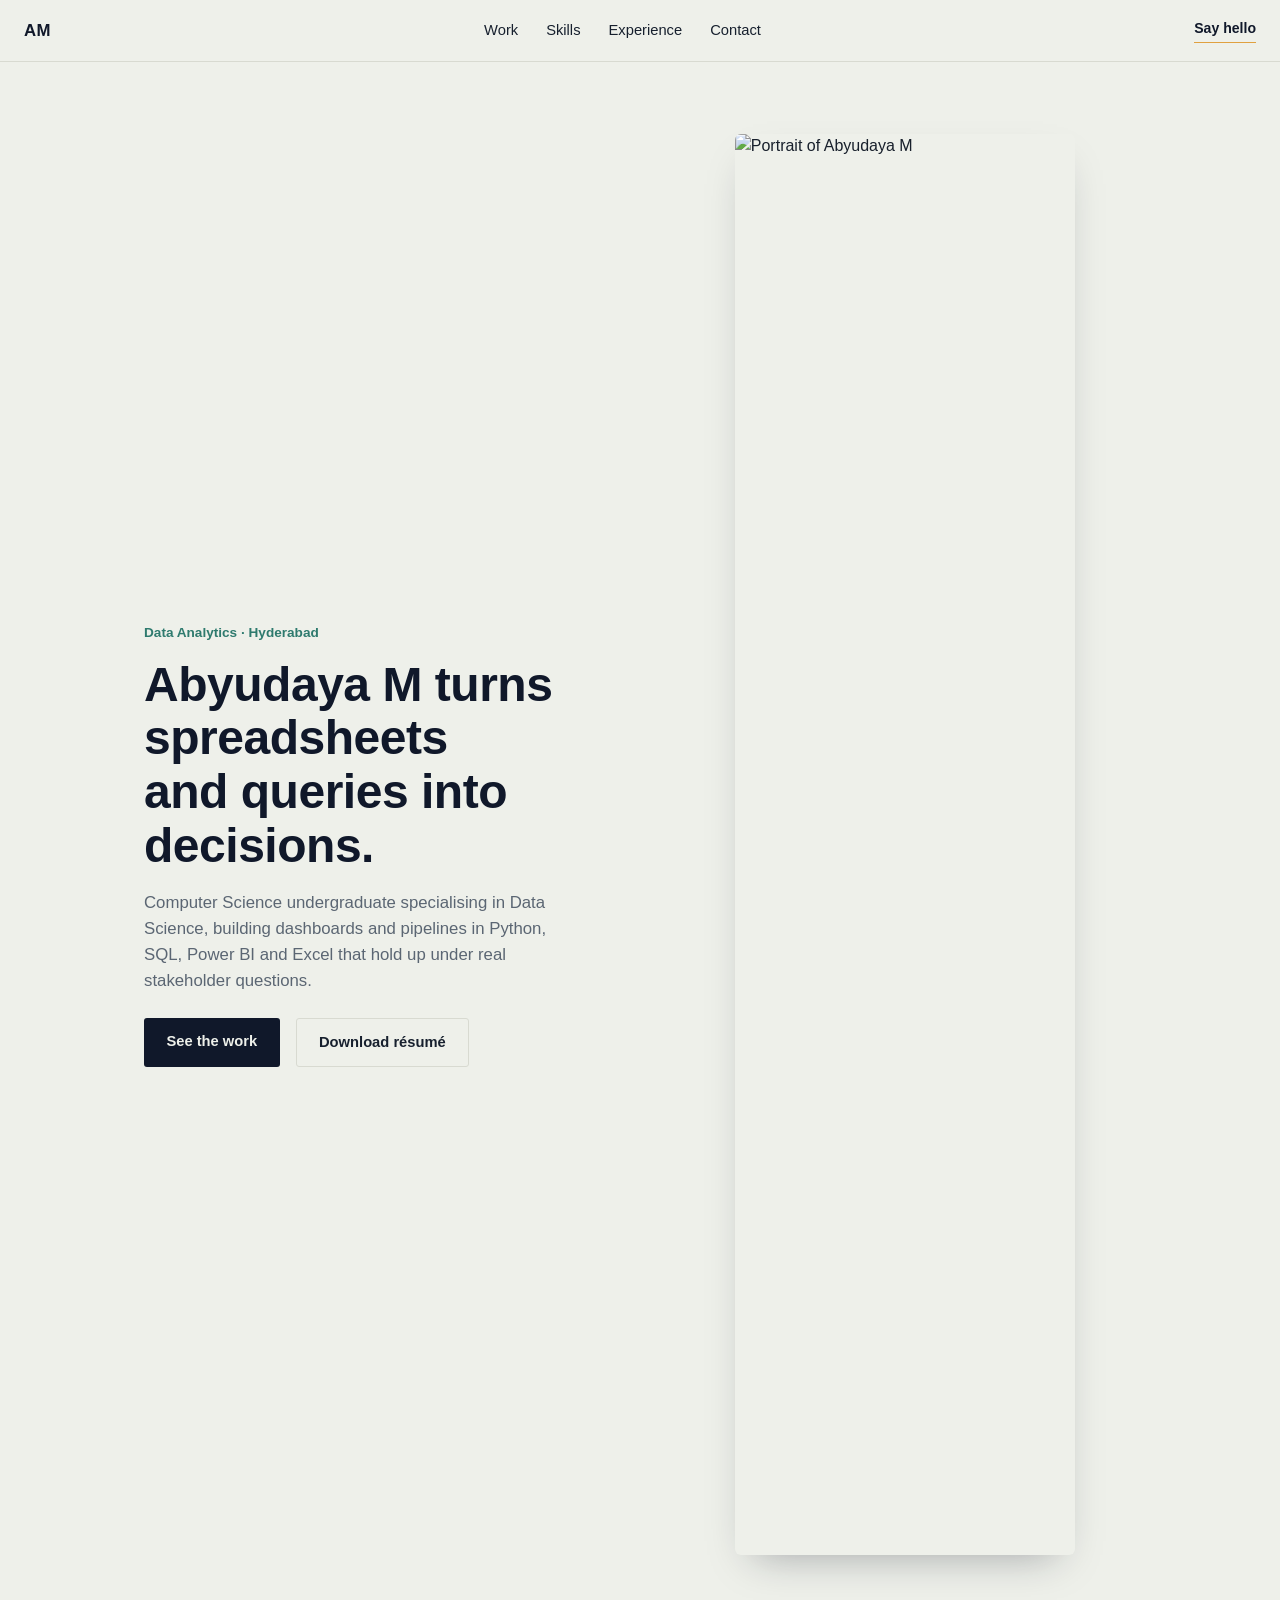
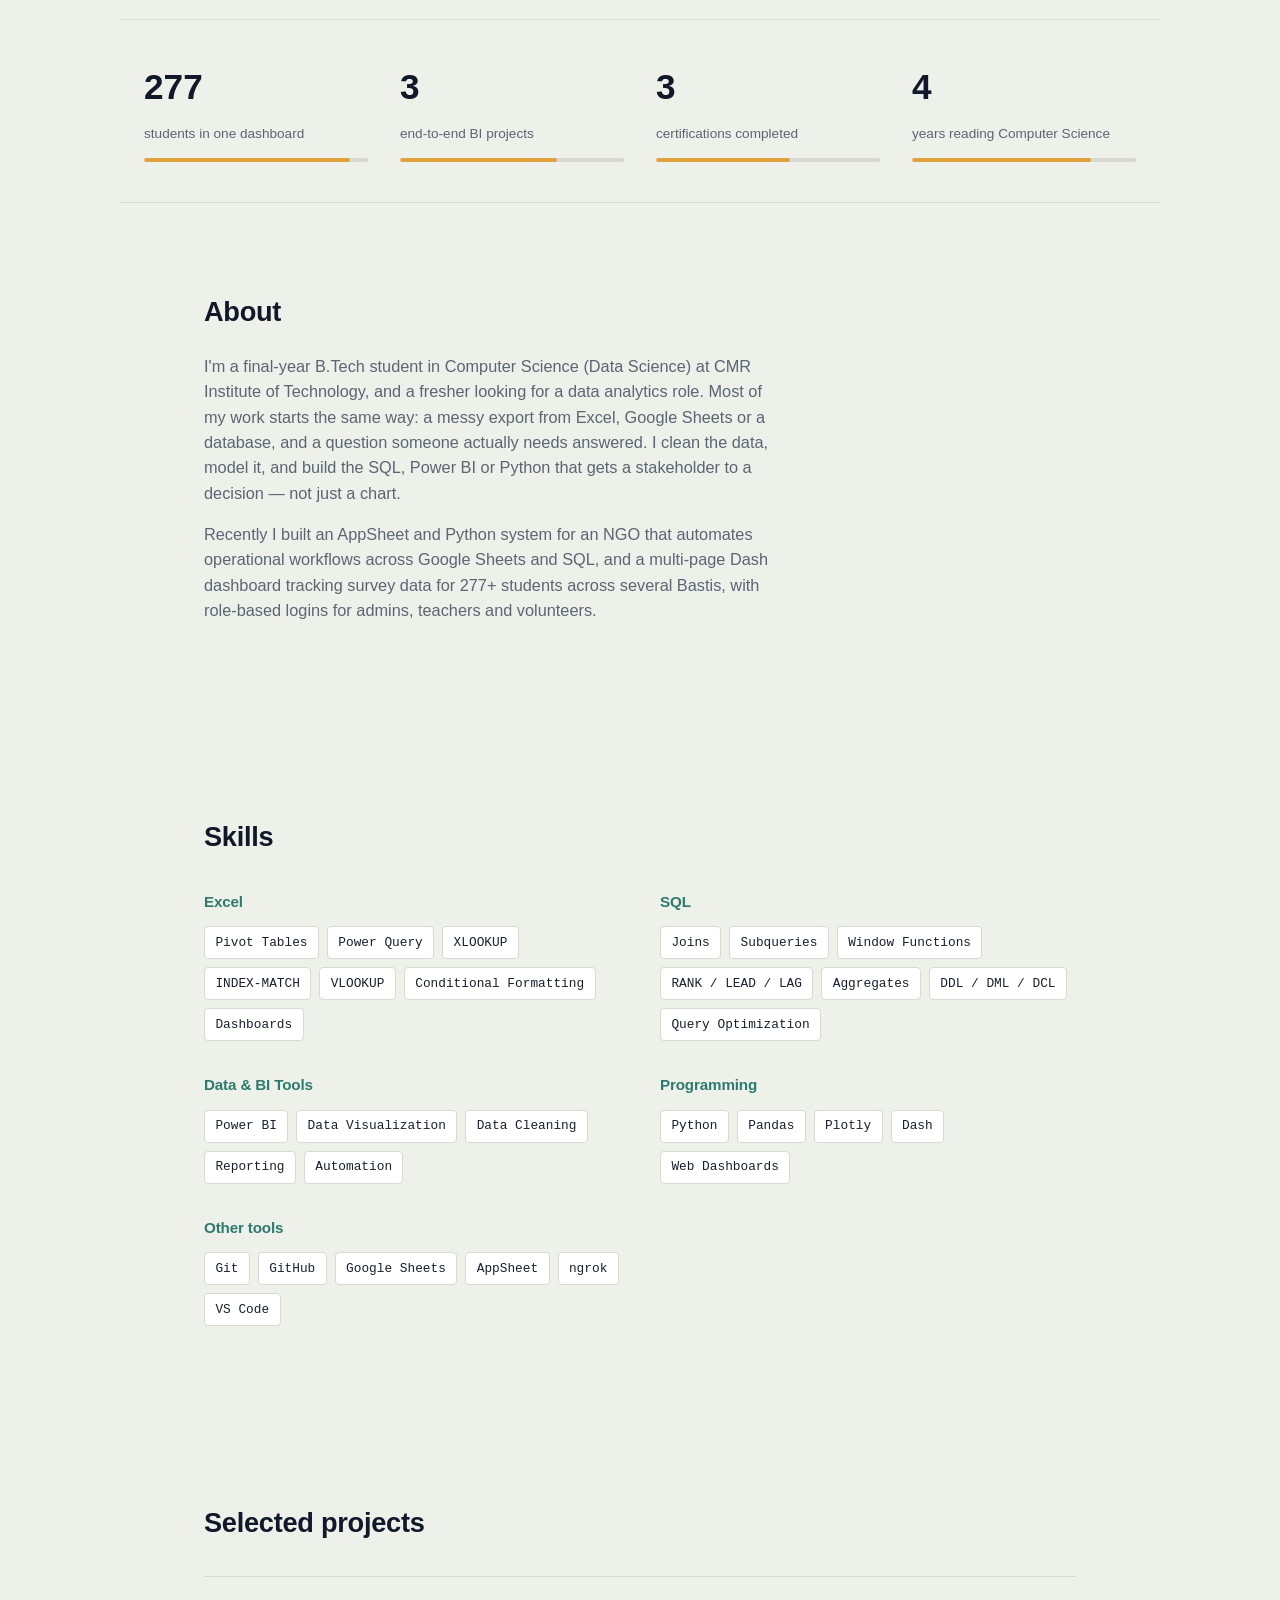
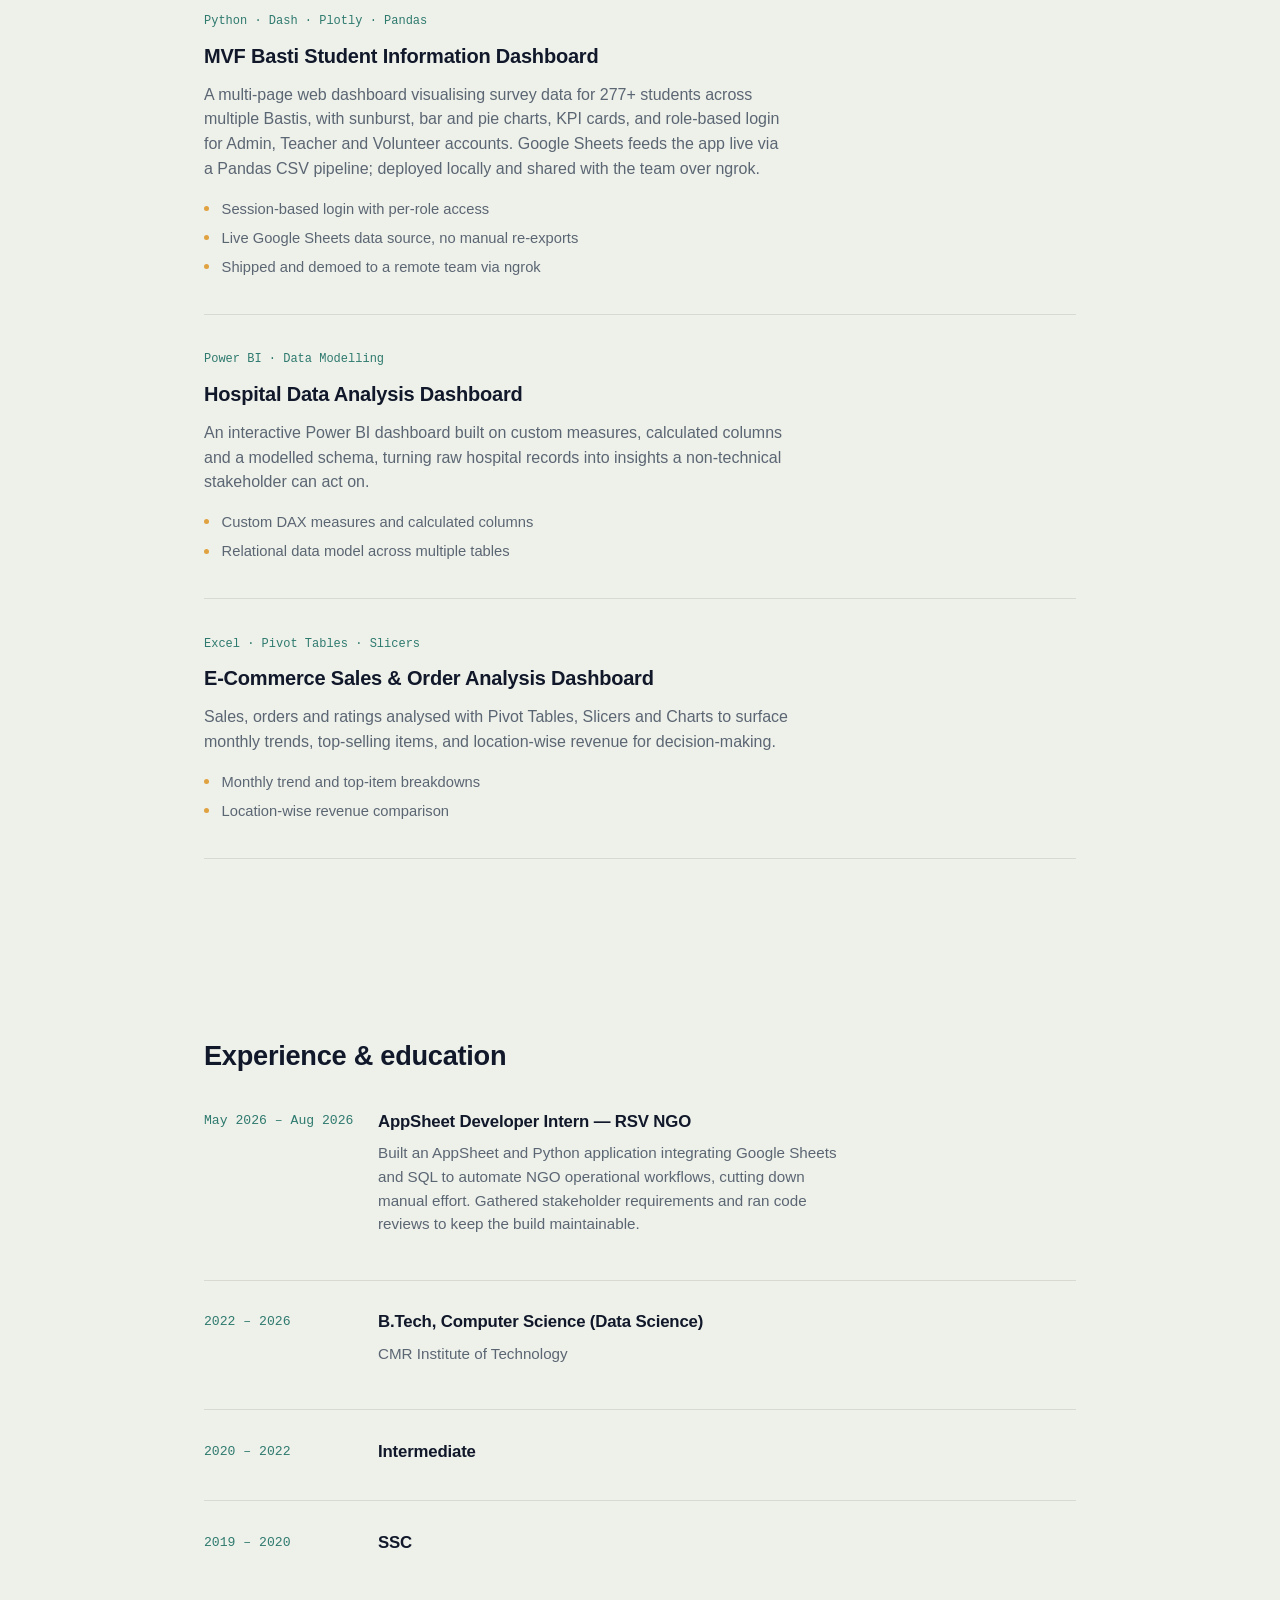
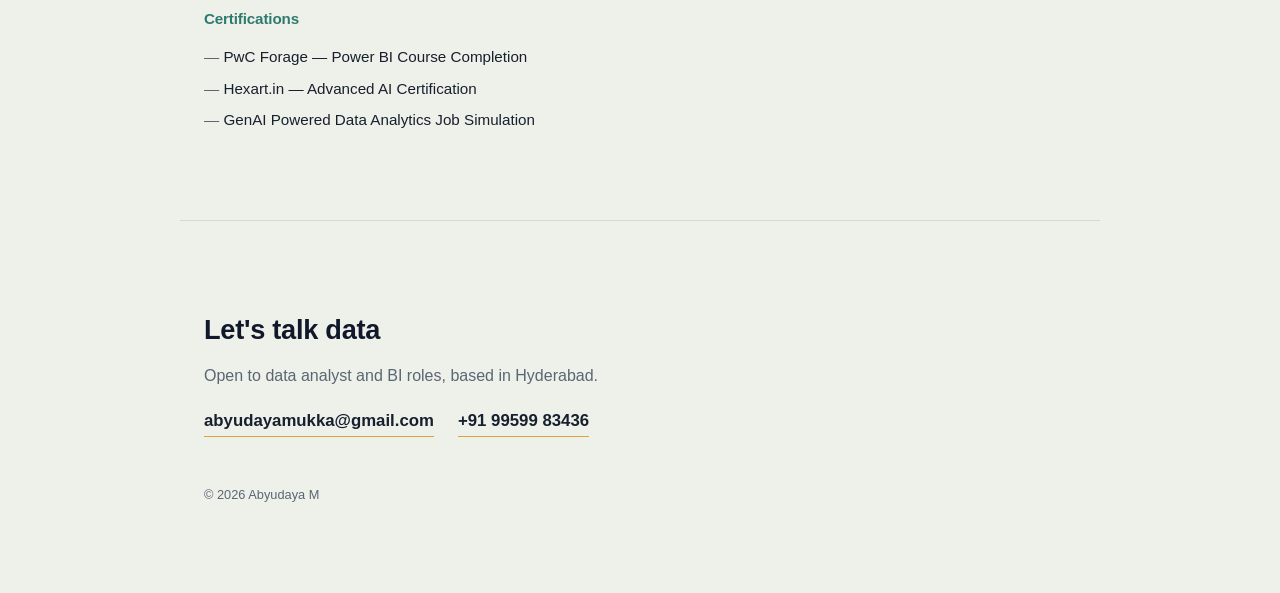
==== index.html @ 37509a98 "Add files via upload" ====
<!DOCTYPE html>
<html lang="en">
<head>
<meta charset="UTF-8">
<meta name="viewport" content="width=device-width, initial-scale=1.0">
<title>Abyudaya M — Data Analyst</title>
<meta name="description" content="Abyudaya M — Data Analytics portfolio. Python, SQL, Power BI, Excel, and dashboard projects.">
<link rel="stylesheet" href="style.css">
</head>
<body>

<nav class="nav" id="nav">
  <a href="#top" class="nav-mark">AM</a>
  <div class="nav-links">
    <a href="#work">Work</a>
    <a href="#skills">Skills</a>
    <a href="#experience">Experience</a>
    <a href="#contact">Contact</a>
  </div>
  <a href="mailto:abyudayamukka@gmail.com" class="nav-cta">Say hello</a>
</nav>

<header class="hero" id="top">
  <div class="hero-text">
    <p class="hero-kicker">Data Analytics · Hyderabad</p>
    <h1>Abyudaya M turns spreadsheets<br>and queries into decisions.</h1>
    <p class="hero-lede">Computer Science undergraduate specialising in Data Science,
      building dashboards and pipelines in Python, SQL, Power BI and Excel that
      hold up under real stakeholder questions.</p>
    <div class="hero-actions">
      <a href="#work" class="btn btn-primary">See the work</a>
      <a href="Abyudaya_M_Resume.pdf" class="btn btn-ghost" download>Download résumé</a>
    </div>
  </div>
  <div class="hero-figure">
    <img src="images/abyudaya.jpg" alt="Portrait of Abyudaya M" width="800" height="1421">
  </div>
</header>

<section class="metrics" aria-label="Quick figures">
  <div class="metric">
    <span class="metric-value" data-count="277">0</span>
    <span class="metric-label">students in one dashboard</span>
    <div class="metric-bar" style="--fill:92%"></div>
  </div>
  <div class="metric">
    <span class="metric-value" data-count="3">0</span>
    <span class="metric-label">end-to-end BI projects</span>
    <div class="metric-bar" style="--fill:70%"></div>
  </div>
  <div class="metric">
    <span class="metric-value" data-count="3">0</span>
    <span class="metric-label">certifications completed</span>
    <div class="metric-bar" style="--fill:60%"></div>
  </div>
  <div class="metric">
    <span class="metric-value" data-count="4">0</span>
    <span class="metric-label">years reading Computer Science</span>
    <div class="metric-bar" style="--fill:80%"></div>
  </div>
</section>

<section class="about" id="about">
  <h2>About</h2>
  <p>I'm a final-year B.Tech student in Computer Science (Data Science) at CMR
    Institute of Technology, and a fresher looking for a data analytics role.
    Most of my work starts the same way: a messy export from Excel, Google
    Sheets or a database, and a question someone actually needs answered.
    I clean the data, model it, and build the SQL, Power BI or Python that
    gets a stakeholder to a decision — not just a chart.</p>
  <p>Recently I built an AppSheet and Python system for an NGO that
    automates operational workflows across Google Sheets and SQL, and a
    multi-page Dash dashboard tracking survey data for 277+ students across
    several Bastis, with role-based logins for admins, teachers and
    volunteers.</p>
</section>

<section class="skills" id="skills">
  <h2>Skills</h2>
  <div class="skill-groups">
    <div class="skill-group">
      <h3>Excel</h3>
      <ul class="chip-list">
        <li>Pivot Tables</li><li>Power Query</li><li>XLOOKUP</li>
        <li>INDEX-MATCH</li><li>VLOOKUP</li><li>Conditional Formatting</li>
        <li>Dashboards</li>
      </ul>
    </div>
    <div class="skill-group">
      <h3>SQL</h3>
      <ul class="chip-list">
        <li>Joins</li><li>Subqueries</li><li>Window Functions</li>
        <li>RANK / LEAD / LAG</li><li>Aggregates</li>
        <li>DDL / DML / DCL</li><li>Query Optimization</li>
      </ul>
    </div>
    <div class="skill-group">
      <h3>Data &amp; BI Tools</h3>
      <ul class="chip-list">
        <li>Power BI</li><li>Data Visualization</li><li>Data Cleaning</li>
        <li>Reporting</li><li>Automation</li>
      </ul>
    </div>
    <div class="skill-group">
      <h3>Programming</h3>
      <ul class="chip-list">
        <li>Python</li><li>Pandas</li><li>Plotly</li><li>Dash</li>
        <li>Web Dashboards</li>
      </ul>
    </div>
    <div class="skill-group">
      <h3>Other tools</h3>
      <ul class="chip-list">
        <li>Git</li><li>GitHub</li><li>Google Sheets</li>
        <li>AppSheet</li><li>ngrok</li><li>VS Code</li>
      </ul>
    </div>
  </div>
</section>

<section class="work" id="work">
  <h2>Selected projects</h2>

  <article class="project">
    <div class="project-tag">Python · Dash · Plotly · Pandas</div>
    <h3>MVF Basti Student Information Dashboard</h3>
    <p>A multi-page web dashboard visualising survey data for 277+ students
      across multiple Bastis, with sunburst, bar and pie charts, KPI cards,
      and role-based login for Admin, Teacher and Volunteer accounts.
      Google Sheets feeds the app live via a Pandas CSV pipeline; deployed
      locally and shared with the team over ngrok.</p>
    <ul class="project-points">
      <li>Session-based login with per-role access</li>
      <li>Live Google Sheets data source, no manual re-exports</li>
      <li>Shipped and demoed to a remote team via ngrok</li>
    </ul>
  </article>

  <article class="project">
    <div class="project-tag">Power BI · Data Modelling</div>
    <h3>Hospital Data Analysis Dashboard</h3>
    <p>An interactive Power BI dashboard built on custom measures,
      calculated columns and a modelled schema, turning raw hospital
      records into insights a non-technical stakeholder can act on.</p>
    <ul class="project-points">
      <li>Custom DAX measures and calculated columns</li>
      <li>Relational data model across multiple tables</li>
    </ul>
  </article>

  <article class="project">
    <div class="project-tag">Excel · Pivot Tables · Slicers</div>
    <h3>E-Commerce Sales &amp; Order Analysis Dashboard</h3>
    <p>Sales, orders and ratings analysed with Pivot Tables, Slicers and
      Charts to surface monthly trends, top-selling items, and
      location-wise revenue for decision-making.</p>
    <ul class="project-points">
      <li>Monthly trend and top-item breakdowns</li>
      <li>Location-wise revenue comparison</li>
    </ul>
  </article>
</section>

<section class="experience" id="experience">
  <h2>Experience &amp; education</h2>

  <div class="timeline">
    <div class="timeline-item">
      <div class="timeline-when">May 2026 – Aug 2026</div>
      <div class="timeline-what">
        <h3>AppSheet Developer Intern — RSV NGO</h3>
        <p>Built an AppSheet and Python application integrating Google
          Sheets and SQL to automate NGO operational workflows, cutting
          down manual effort. Gathered stakeholder requirements and ran
          code reviews to keep the build maintainable.</p>
      </div>
    </div>
    <div class="timeline-item">
      <div class="timeline-when">2022 – 2026</div>
      <div class="timeline-what">
        <h3>B.Tech, Computer Science (Data Science)</h3>
        <p>CMR Institute of Technology</p>
      </div>
    </div>
    <div class="timeline-item">
      <div class="timeline-when">2020 – 2022</div>
      <div class="timeline-what">
        <h3>Intermediate</h3>
      </div>
    </div>
    <div class="timeline-item">
      <div class="timeline-when">2019 – 2020</div>
      <div class="timeline-what">
        <h3>SSC</h3>
      </div>
    </div>
  </div>

  <div class="certs">
    <h3>Certifications</h3>
    <ul>
      <li>PwC Forage — Power BI Course Completion</li>
      <li>Hexart.in — Advanced AI Certification</li>
      <li>GenAI Powered Data Analytics Job Simulation</li>
    </ul>
  </div>
</section>

<footer class="contact" id="contact">
  <h2>Let's talk data</h2>
  <p>Open to data analyst and BI roles, based in Hyderabad.</p>
  <div class="contact-links">
    <a href="mailto:abyudayamukka@gmail.com">abyudayamukka@gmail.com</a>
    <a href="tel:+919959983436">+91 99599 83436</a>
  </div>
  <p class="footprint">© <span id="year"></span> Abyudaya M</p>
</footer>

<script src="script.js"></script>
</body>
</html>
---- style.css ----
/* ---------- tokens ---------- */
:root{
  --ink: #10182A;
  --ink-soft: #202B42;
  --paper: #EEF0EA;
  --paper-raised: #FFFFFF;
  --text: #17202E;
  --muted: #5B6673;
  --line: #D8DAD1;
  --amber: #E0A140;
  --teal: #2E7A6E;

  --sans: -apple-system, "Segoe UI", "Helvetica Neue", Arial, sans-serif;
  --mono: ui-monospace, "SF Mono", "Cascadia Code", "Roboto Mono", Consolas, monospace;

  --max: 920px;
}

*{ box-sizing:border-box; }
html{ scroll-behavior:smooth; }
body{
  margin:0;
  font-family:var(--sans);
  color:var(--text);
  background:var(--paper);
  line-height:1.55;
}
h1,h2,h3{
  font-family:var(--sans);
  color:var(--ink);
  margin:0;
  letter-spacing:-0.01em;
}
p{ margin:0 0 1em; color:var(--muted); }
a{ color:inherit; }
ul{ margin:0; padding:0; list-style:none; }

section, header, footer{
  max-width:var(--max);
  margin:0 auto;
  padding:5.5rem 1.5rem;
}
@media (max-width:640px){
  section, header, footer{ padding:3.5rem 1.25rem; }
}

/* ---------- nav ---------- */
.nav{
  position:sticky; top:0; z-index:20;
  display:flex; align-items:center; justify-content:space-between;
  padding:1.1rem 1.5rem;
  background:rgba(238,240,234,0.86);
  backdrop-filter:blur(8px);
  border-bottom:1px solid var(--line);
}
.nav-mark{
  font-weight:700; font-size:1.05rem; text-decoration:none;
  color:var(--ink); letter-spacing:0.02em;
}
.nav-links{ display:flex; gap:1.75rem; }
.nav-links a{ text-decoration:none; font-size:0.92rem; color:var(--text); }
.nav-links a:hover{ color:var(--teal); }
.nav-cta{
  text-decoration:none; font-size:0.88rem; font-weight:600;
  color:var(--ink); border-bottom:1.5px solid var(--amber);
  padding-bottom:2px;
}
@media (max-width:640px){ .nav-links{ display:none; } }

/* ---------- hero ---------- */
.hero{
  display:grid;
  grid-template-columns:1.15fr 0.85fr;
  gap:3rem;
  align-items:center;
  padding-top:4.5rem;
  padding-bottom:4rem;
  max-width:1040px;
}
.hero-kicker{
  font-size:0.85rem; font-weight:600; color:var(--teal);
  margin-bottom:0.9rem; text-transform:none;
}
.hero h1{
  font-size:clamp(2rem, 4.4vw, 3rem);
  line-height:1.12;
  font-weight:700;
  margin-bottom:1.1rem;
}
.hero-lede{ max-width:46ch; font-size:1.05rem; }
.hero-actions{ display:flex; gap:1rem; margin-top:1.5rem; flex-wrap:wrap; }
.btn{
  display:inline-block; padding:0.75rem 1.4rem; border-radius:3px;
  font-size:0.92rem; font-weight:600; text-decoration:none;
  transition:transform .15s ease, background .15s ease;
}
.btn-primary{ background:var(--ink); color:var(--paper); }
.btn-primary:hover{ background:var(--ink-soft); }
.btn-ghost{ border:1.5px solid var(--line); color:var(--text); }
.btn-ghost:hover{ border-color:var(--ink); }

.hero-figure img{
  width:100%; max-width:340px; display:block;
  border-radius:6px;
  filter:grayscale(0.15);
  box-shadow:0 18px 40px -18px rgba(16,24,42,0.35);
}
@media (max-width:760px){
  .hero{ grid-template-columns:1fr; padding-top:2.5rem; }
  .hero-figure{ order:-1; max-width:220px; }
  .hero-figure img{ max-width:220px; }
}

/* ---------- metrics ---------- */
.metrics{
  display:grid;
  grid-template-columns:repeat(4,1fr);
  gap:2rem;
  border-top:1px solid var(--line);
  border-bottom:1px solid var(--line);
  max-width:1040px;
  padding-top:2.5rem;
  padding-bottom:2.5rem;
}
.metric{ display:flex; flex-direction:column; gap:0.5rem; }
.metric-value{
  font-size:2.2rem; font-weight:700; color:var(--ink);
  font-variant-numeric:tabular-nums;
}
.metric-label{ font-size:0.85rem; color:var(--muted); }
.metric-bar{
  margin-top:0.4rem; height:4px; width:100%;
  background:var(--line); border-radius:2px; overflow:hidden;
}
.metric-bar::after{
  content:""; display:block; height:100%; width:0;
  background:var(--amber); border-radius:2px;
  transition:width 1.1s cubic-bezier(.2,.8,.2,1);
}
.metric-bar.filled::after{ width:var(--fill); }
@media (max-width:760px){
  .metrics{ grid-template-columns:repeat(2,1fr); row-gap:2.2rem; }
}

/* ---------- about ---------- */
.about h2{ margin-bottom:1.3rem; font-size:1.7rem; }
.about p{ max-width:64ch; font-size:1.02rem; }

/* ---------- section headings shared ---------- */
.skills h2, .work h2, .experience h2, .contact h2{
  font-size:1.7rem; margin-bottom:2rem;
}

/* ---------- skills ---------- */
.skill-groups{
  display:grid; grid-template-columns:repeat(2,1fr); gap:2rem 2.5rem;
}
.skill-group h3{
  font-size:0.95rem; font-weight:700; color:var(--teal); margin-bottom:0.8rem;
}
.chip-list{ display:flex; flex-wrap:wrap; gap:0.5rem; }
.chip-list li{
  font-family:var(--mono);
  font-size:0.8rem;
  background:var(--paper-raised);
  border:1px solid var(--line);
  padding:0.35rem 0.65rem;
  border-radius:4px;
  color:var(--text);
}
@media (max-width:640px){ .skill-groups{ grid-template-columns:1fr; } }

/* ---------- projects ---------- */
.project{
  padding:2.2rem 0; border-top:1px solid var(--line);
}
.project:last-child{ border-bottom:1px solid var(--line); }
.project-tag{
  font-family:var(--mono); font-size:0.75rem; color:var(--teal);
  margin-bottom:0.6rem;
}
.project h3{ font-size:1.25rem; margin-bottom:0.7rem; }
.project p{ max-width:66ch; }
.project-points{ margin-top:0.8rem; display:flex; flex-direction:column; gap:0.4rem; }
.project-points li{
  font-size:0.92rem; color:var(--muted); padding-left:1.1rem; position:relative;
}
.project-points li::before{
  content:""; position:absolute; left:0; top:0.55em;
  width:5px; height:5px; background:var(--amber); border-radius:50%;
}

/* ---------- experience / timeline ---------- */
.timeline{ display:flex; flex-direction:column; gap:1.8rem; margin-bottom:2.8rem; }
.timeline-item{
  display:grid; grid-template-columns:150px 1fr; gap:1.5rem;
  padding-bottom:1.8rem; border-bottom:1px solid var(--line);
}
.timeline-item:last-child{ border-bottom:none; padding-bottom:0; }
.timeline-when{ font-family:var(--mono); font-size:0.82rem; color:var(--teal); padding-top:0.15rem; }
.timeline-what h3{ font-size:1.05rem; margin-bottom:0.4rem; }
.timeline-what p{ font-size:0.95rem; max-width:56ch; }
@media (max-width:640px){
  .timeline-item{ grid-template-columns:1fr; gap:0.4rem; }
}

.certs h3{ font-size:0.95rem; color:var(--teal); margin-bottom:0.9rem; }
.certs ul{ display:flex; flex-direction:column; gap:0.5rem; }
.certs li{ font-size:0.95rem; color:var(--text); }
.certs li::before{ content:"— "; color:var(--muted); }

/* ---------- contact ---------- */
.contact{ text-align:left; border-top:1px solid var(--line); }
.contact h2{ margin-bottom:0.8rem; }
.contact-links{ display:flex; gap:1.5rem; flex-wrap:wrap; margin:1.2rem 0 3rem; }
.contact-links a{
  text-decoration:none; font-weight:600; font-size:1.05rem;
  border-bottom:1.5px solid var(--amber); padding-bottom:2px;
}
.footprint{ font-size:0.8rem; color:var(--muted); margin:0; }

/* ---------- reduced motion ---------- */
@media (prefers-reduced-motion: reduce){
  .metric-bar::after{ transition:none; }
  html{ scroll-behavior:auto; }
}

/* ---------- focus visibility ---------- */
a:focus-visible, button:focus-visible{
  outline:2px solid var(--teal); outline-offset:2px;
}
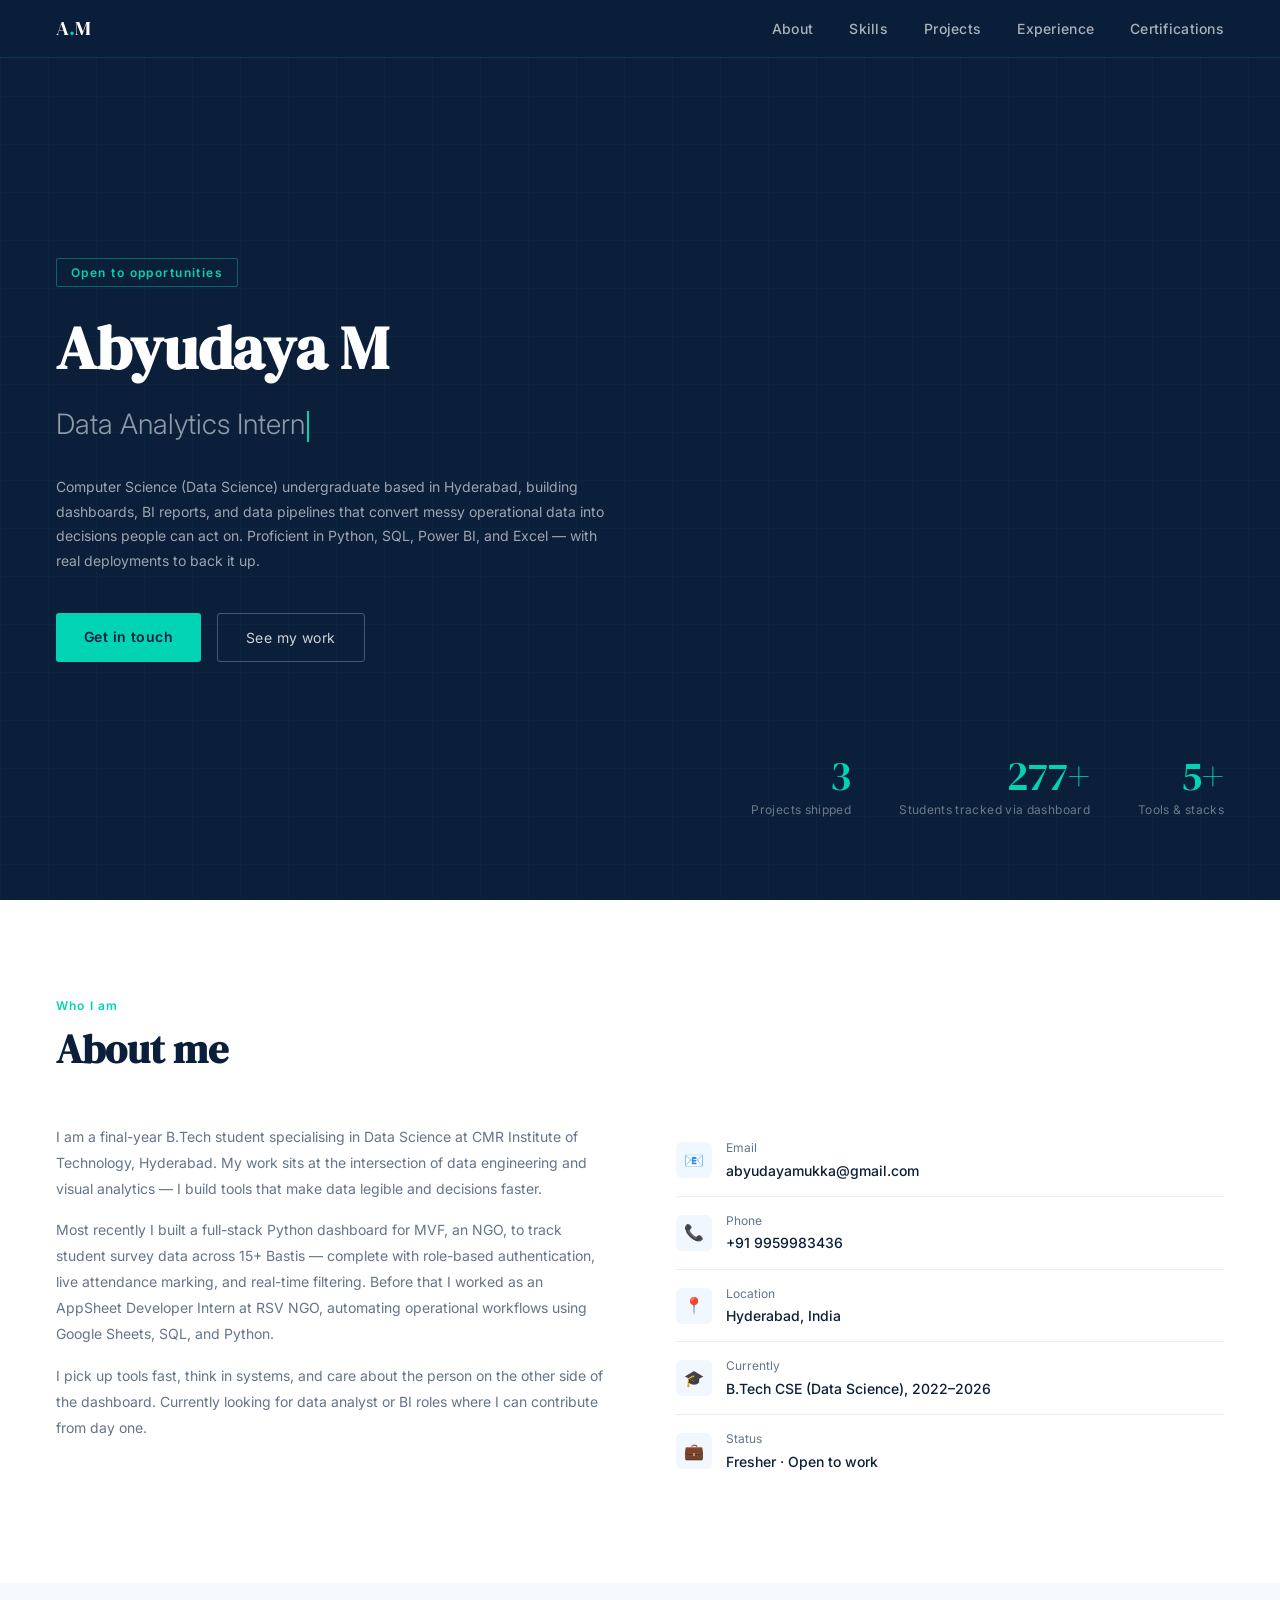
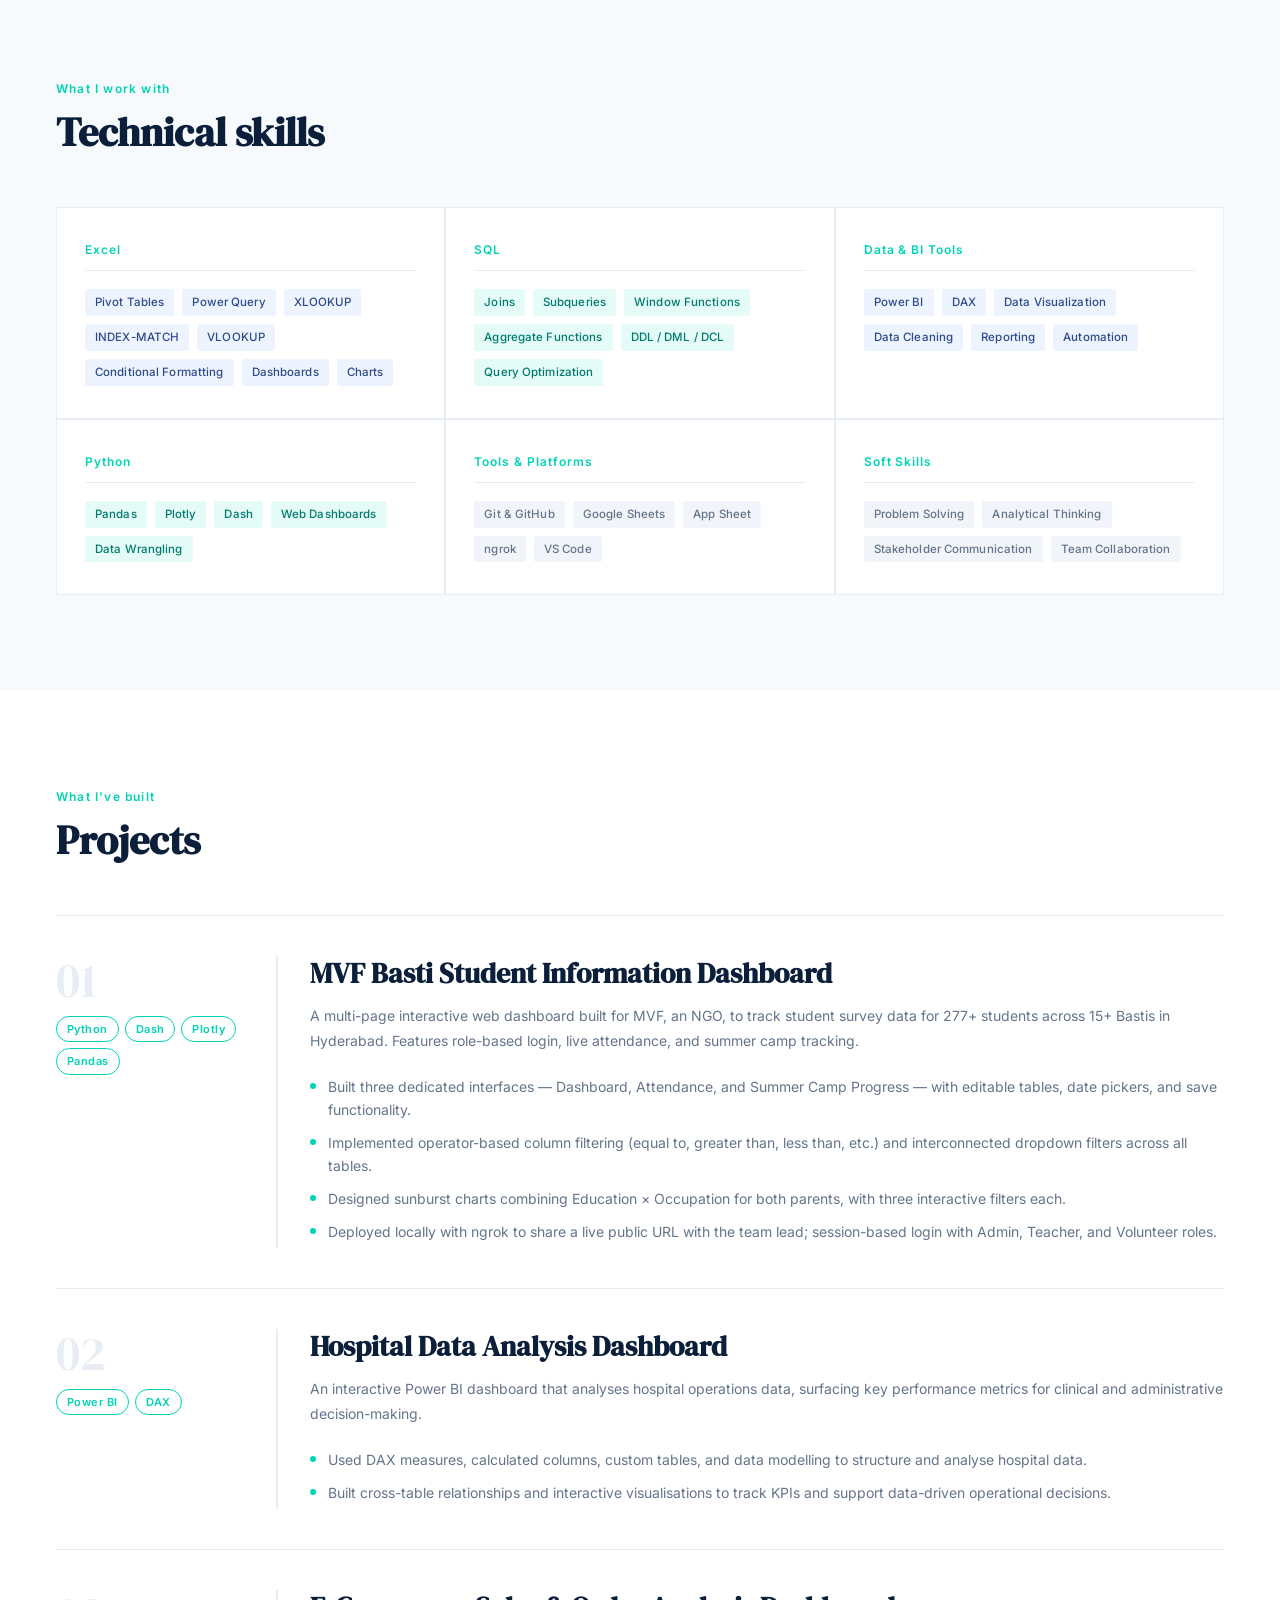
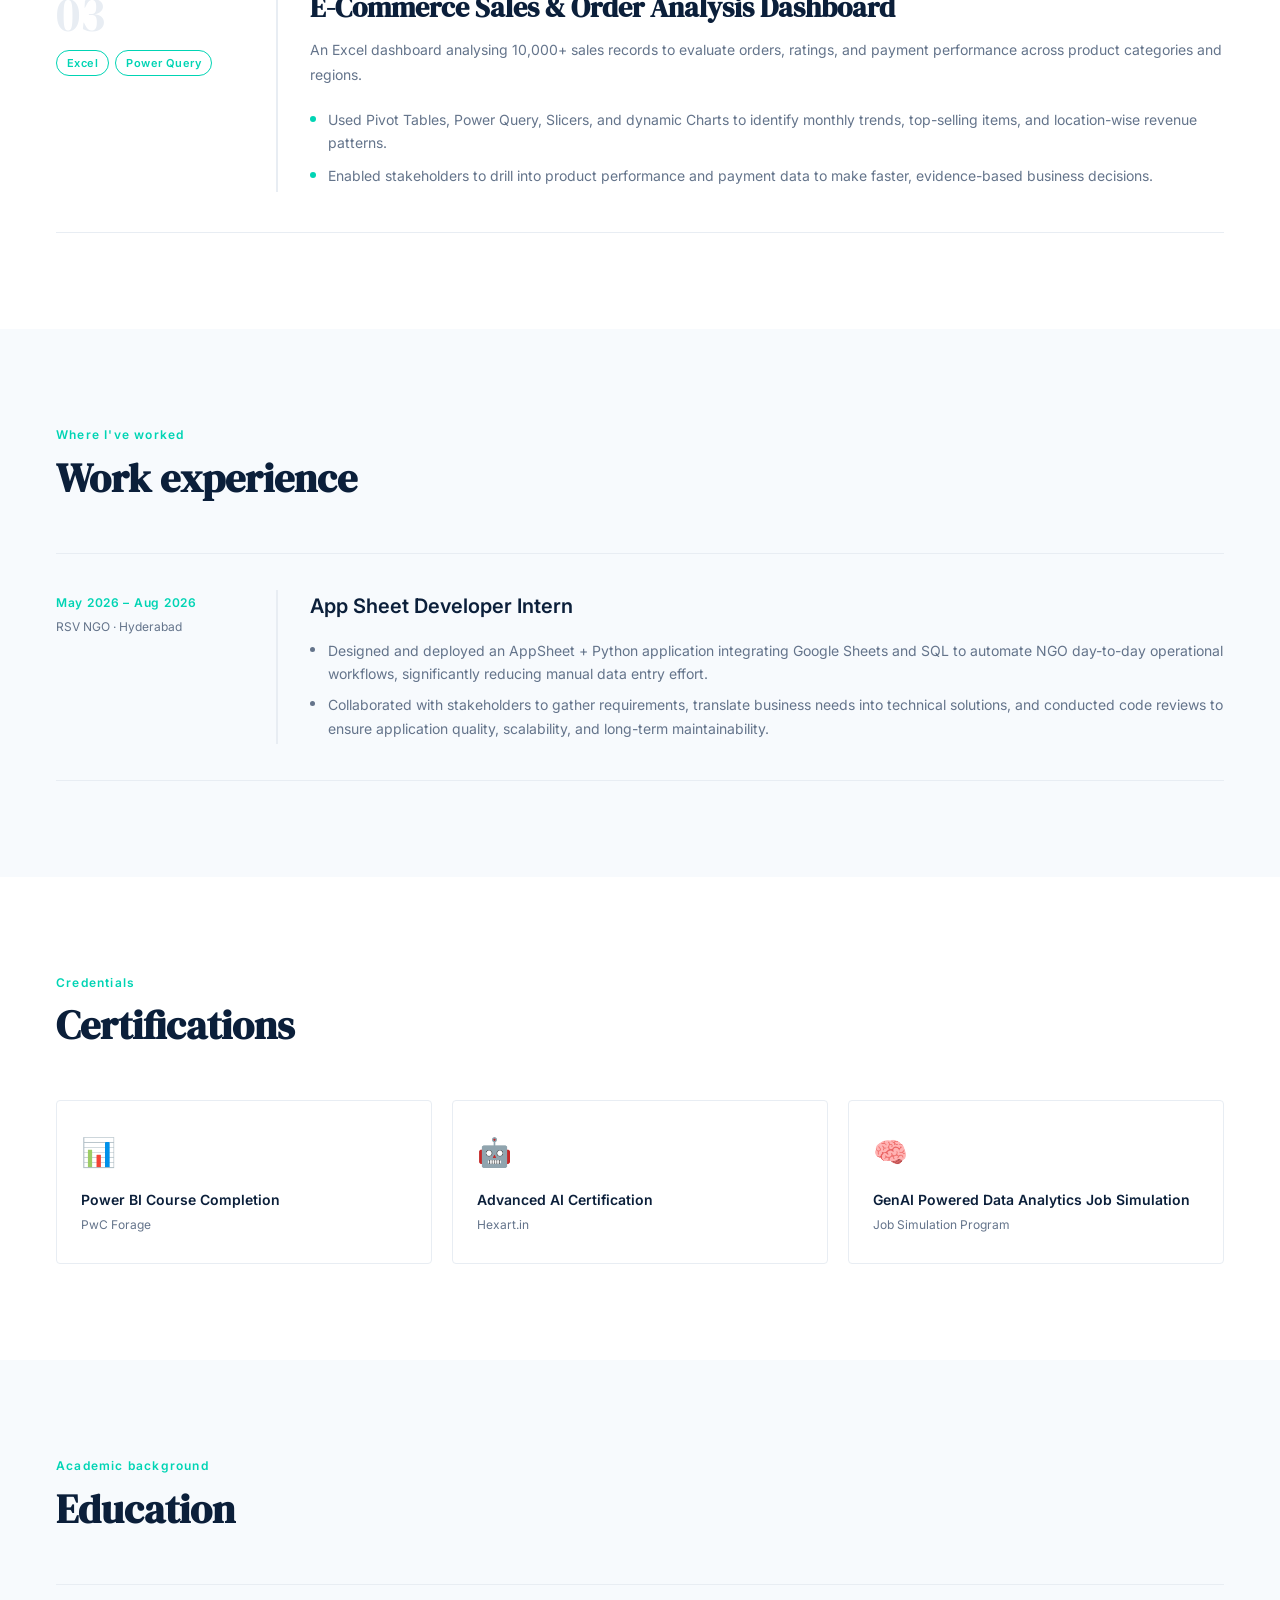
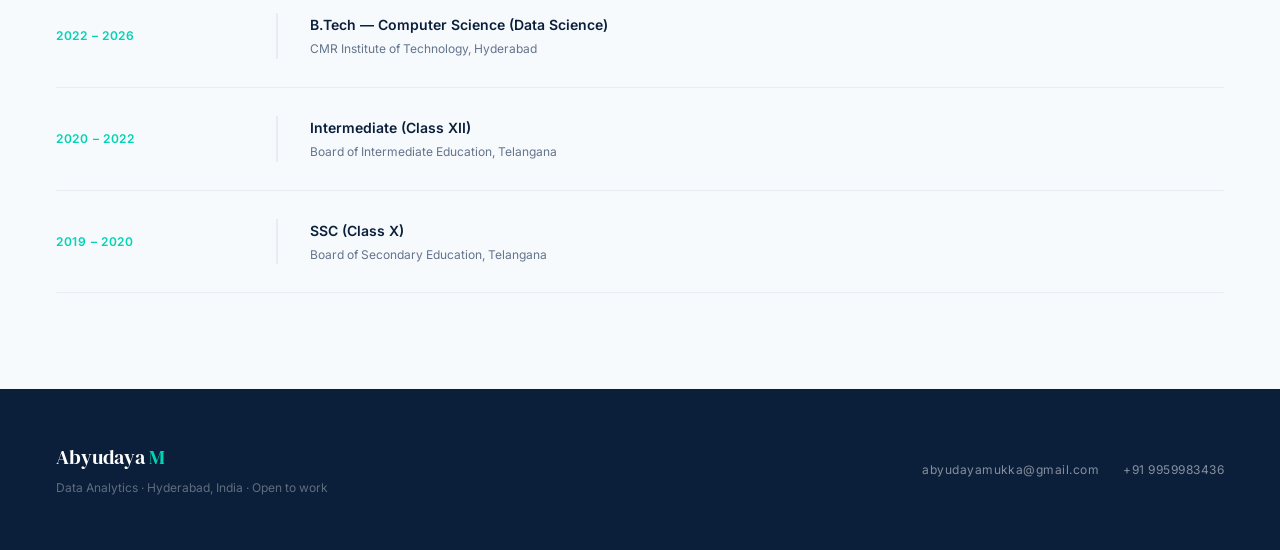
==== commit 75bac98b: "Add files via upload" ====
--- a/index.html
+++ b/index.html
@@ -1,221 +1,354 @@
 <!DOCTYPE html>
 <html lang="en">
 <head>
-<meta charset="UTF-8">
-<meta name="viewport" content="width=device-width, initial-scale=1.0">
-<title>Abyudaya M — Data Analyst</title>
-<meta name="description" content="Abyudaya M — Data Analytics portfolio. Python, SQL, Power BI, Excel, and dashboard projects.">
-<link rel="stylesheet" href="style.css">
+<meta charset="UTF-8"/>
+<meta name="viewport" content="width=device-width, initial-scale=1.0"/>
+<title>Abyudaya M — Data Analytics Portfolio</title>
+<link rel="preconnect" href="https://fonts.googleapis.com"/>
+<link rel="preconnect" href="https://fonts.gstatic.com" crossorigin/>
+<link href="https://fonts.googleapis.com/css2?family=DM+Serif+Display&family=Inter:wght@300;400;500;600&display=swap" rel="stylesheet"/>
+<link rel="stylesheet" href="style.css"/>
 </head>
 <body>
 
-<nav class="nav" id="nav">
-  <a href="#top" class="nav-mark">AM</a>
-  <div class="nav-links">
-    <a href="#work">Work</a>
-    <a href="#skills">Skills</a>
-    <a href="#experience">Experience</a>
-    <a href="#contact">Contact</a>
-  </div>
-  <a href="mailto:abyudayamukka@gmail.com" class="nav-cta">Say hello</a>
+<!-- NAV -->
+<nav>
+  <div class="nav-logo">A<span>.</span>M</div>
+  <ul class="nav-links">
+    <li><a href="#about">About</a></li>
+    <li><a href="#skills">Skills</a></li>
+    <li><a href="#projects">Projects</a></li>
+    <li><a href="#experience">Experience</a></li>
+    <li><a href="#certifications">Certifications</a></li>
+  </ul>
 </nav>
 
-<header class="hero" id="top">
-  <div class="hero-text">
-    <p class="hero-kicker">Data Analytics · Hyderabad</p>
-    <h1>Abyudaya M turns spreadsheets<br>and queries into decisions.</h1>
-    <p class="hero-lede">Computer Science undergraduate specialising in Data Science,
-      building dashboards and pipelines in Python, SQL, Power BI and Excel that
-      hold up under real stakeholder questions.</p>
+<!-- HERO -->
+<section id="hero">
+  <div class="hero-grid"></div>
+  <div class="hero-content">
+    <div class="hero-tag">Open to opportunities</div>
+    <h1 class="hero-name">Abyudaya M</h1>
+    <div class="hero-title" id="typed-title"><span class="cursor"></span></div>
+    <p class="hero-bio">
+      Computer Science (Data Science) undergraduate based in Hyderabad, building
+      dashboards, BI reports, and data pipelines that convert messy operational
+      data into decisions people can act on. Proficient in Python, SQL, Power BI,
+      and Excel — with real deployments to back it up.
+    </p>
     <div class="hero-actions">
-      <a href="#work" class="btn btn-primary">See the work</a>
-      <a href="Abyudaya_M_Resume.pdf" class="btn btn-ghost" download>Download résumé</a>
-    </div>
-  </div>
-  <div class="hero-figure">
-    <img src="images/abyudaya.jpg" alt="Portrait of Abyudaya M" width="800" height="1421">
-  </div>
-</header>
-
-<section class="metrics" aria-label="Quick figures">
-  <div class="metric">
-    <span class="metric-value" data-count="277">0</span>
-    <span class="metric-label">students in one dashboard</span>
-    <div class="metric-bar" style="--fill:92%"></div>
-  </div>
-  <div class="metric">
-    <span class="metric-value" data-count="3">0</span>
-    <span class="metric-label">end-to-end BI projects</span>
-    <div class="metric-bar" style="--fill:70%"></div>
-  </div>
-  <div class="metric">
-    <span class="metric-value" data-count="3">0</span>
-    <span class="metric-label">certifications completed</span>
-    <div class="metric-bar" style="--fill:60%"></div>
-  </div>
-  <div class="metric">
-    <span class="metric-value" data-count="4">0</span>
-    <span class="metric-label">years reading Computer Science</span>
-    <div class="metric-bar" style="--fill:80%"></div>
-  </div>
-</section>
-
-<section class="about" id="about">
-  <h2>About</h2>
-  <p>I'm a final-year B.Tech student in Computer Science (Data Science) at CMR
-    Institute of Technology, and a fresher looking for a data analytics role.
-    Most of my work starts the same way: a messy export from Excel, Google
-    Sheets or a database, and a question someone actually needs answered.
-    I clean the data, model it, and build the SQL, Power BI or Python that
-    gets a stakeholder to a decision — not just a chart.</p>
-  <p>Recently I built an AppSheet and Python system for an NGO that
-    automates operational workflows across Google Sheets and SQL, and a
-    multi-page Dash dashboard tracking survey data for 277+ students across
-    several Bastis, with role-based logins for admins, teachers and
-    volunteers.</p>
-</section>
-
-<section class="skills" id="skills">
-  <h2>Skills</h2>
-  <div class="skill-groups">
-    <div class="skill-group">
-      <h3>Excel</h3>
-      <ul class="chip-list">
-        <li>Pivot Tables</li><li>Power Query</li><li>XLOOKUP</li>
-        <li>INDEX-MATCH</li><li>VLOOKUP</li><li>Conditional Formatting</li>
-        <li>Dashboards</li>
-      </ul>
-    </div>
-    <div class="skill-group">
-      <h3>SQL</h3>
-      <ul class="chip-list">
-        <li>Joins</li><li>Subqueries</li><li>Window Functions</li>
-        <li>RANK / LEAD / LAG</li><li>Aggregates</li>
-        <li>DDL / DML / DCL</li><li>Query Optimization</li>
-      </ul>
-    </div>
-    <div class="skill-group">
-      <h3>Data &amp; BI Tools</h3>
-      <ul class="chip-list">
-        <li>Power BI</li><li>Data Visualization</li><li>Data Cleaning</li>
-        <li>Reporting</li><li>Automation</li>
-      </ul>
-    </div>
-    <div class="skill-group">
-      <h3>Programming</h3>
-      <ul class="chip-list">
-        <li>Python</li><li>Pandas</li><li>Plotly</li><li>Dash</li>
-        <li>Web Dashboards</li>
-      </ul>
-    </div>
-    <div class="skill-group">
-      <h3>Other tools</h3>
-      <ul class="chip-list">
-        <li>Git</li><li>GitHub</li><li>Google Sheets</li>
-        <li>AppSheet</li><li>ngrok</li><li>VS Code</li>
-      </ul>
-    </div>
-  </div>
-</section>
-
-<section class="work" id="work">
-  <h2>Selected projects</h2>
-
-  <article class="project">
-    <div class="project-tag">Python · Dash · Plotly · Pandas</div>
-    <h3>MVF Basti Student Information Dashboard</h3>
-    <p>A multi-page web dashboard visualising survey data for 277+ students
-      across multiple Bastis, with sunburst, bar and pie charts, KPI cards,
-      and role-based login for Admin, Teacher and Volunteer accounts.
-      Google Sheets feeds the app live via a Pandas CSV pipeline; deployed
-      locally and shared with the team over ngrok.</p>
-    <ul class="project-points">
-      <li>Session-based login with per-role access</li>
-      <li>Live Google Sheets data source, no manual re-exports</li>
-      <li>Shipped and demoed to a remote team via ngrok</li>
-    </ul>
-  </article>
-
-  <article class="project">
-    <div class="project-tag">Power BI · Data Modelling</div>
-    <h3>Hospital Data Analysis Dashboard</h3>
-    <p>An interactive Power BI dashboard built on custom measures,
-      calculated columns and a modelled schema, turning raw hospital
-      records into insights a non-technical stakeholder can act on.</p>
-    <ul class="project-points">
-      <li>Custom DAX measures and calculated columns</li>
-      <li>Relational data model across multiple tables</li>
-    </ul>
-  </article>
-
-  <article class="project">
-    <div class="project-tag">Excel · Pivot Tables · Slicers</div>
-    <h3>E-Commerce Sales &amp; Order Analysis Dashboard</h3>
-    <p>Sales, orders and ratings analysed with Pivot Tables, Slicers and
-      Charts to surface monthly trends, top-selling items, and
-      location-wise revenue for decision-making.</p>
-    <ul class="project-points">
-      <li>Monthly trend and top-item breakdowns</li>
-      <li>Location-wise revenue comparison</li>
-    </ul>
-  </article>
-</section>
-
-<section class="experience" id="experience">
-  <h2>Experience &amp; education</h2>
-
-  <div class="timeline">
-    <div class="timeline-item">
-      <div class="timeline-when">May 2026 – Aug 2026</div>
-      <div class="timeline-what">
-        <h3>AppSheet Developer Intern — RSV NGO</h3>
-        <p>Built an AppSheet and Python application integrating Google
-          Sheets and SQL to automate NGO operational workflows, cutting
-          down manual effort. Gathered stakeholder requirements and ran
-          code reviews to keep the build maintainable.</p>
-      </div>
-    </div>
-    <div class="timeline-item">
-      <div class="timeline-when">2022 – 2026</div>
-      <div class="timeline-what">
-        <h3>B.Tech, Computer Science (Data Science)</h3>
-        <p>CMR Institute of Technology</p>
-      </div>
-    </div>
-    <div class="timeline-item">
-      <div class="timeline-when">2020 – 2022</div>
-      <div class="timeline-what">
-        <h3>Intermediate</h3>
-      </div>
-    </div>
-    <div class="timeline-item">
-      <div class="timeline-when">2019 – 2020</div>
-      <div class="timeline-what">
-        <h3>SSC</h3>
-      </div>
-    </div>
-  </div>
-
-  <div class="certs">
-    <h3>Certifications</h3>
-    <ul>
-      <li>PwC Forage — Power BI Course Completion</li>
-      <li>Hexart.in — Advanced AI Certification</li>
-      <li>GenAI Powered Data Analytics Job Simulation</li>
-    </ul>
-  </div>
-</section>
-
-<footer class="contact" id="contact">
-  <h2>Let's talk data</h2>
-  <p>Open to data analyst and BI roles, based in Hyderabad.</p>
-  <div class="contact-links">
+      <a href="mailto:abyudayamukka@gmail.com" class="btn-primary">Get in touch</a>
+      <a href="#projects" class="btn-outline">See my work</a>
+    </div>
+  </div>
+  <div class="hero-stats">
+    <div class="stat">
+      <div class="stat-num">3</div>
+      <div class="stat-label">Projects shipped</div>
+    </div>
+    <div class="stat">
+      <div class="stat-num">277+</div>
+      <div class="stat-label">Students tracked via dashboard</div>
+    </div>
+    <div class="stat">
+      <div class="stat-num">5+</div>
+      <div class="stat-label">Tools & stacks</div>
+    </div>
+  </div>
+</section>
+
+<!-- ABOUT -->
+<section id="about">
+  <div class="section-label">Who I am</div>
+  <h2 class="section-heading">About me</h2>
+  <div class="about-grid">
+    <div class="about-text">
+      <p>
+        I am a final-year B.Tech student specialising in Data Science at CMR Institute
+        of Technology, Hyderabad. My work sits at the intersection of data engineering
+        and visual analytics — I build tools that make data legible and decisions faster.
+      </p>
+      <p>
+        Most recently I built a full-stack Python dashboard for MVF, an NGO, to track
+        student survey data across 15+ Bastis — complete with role-based authentication,
+        live attendance marking, and real-time filtering. Before that I worked as an
+        AppSheet Developer Intern at RSV NGO, automating operational workflows using
+        Google Sheets, SQL, and Python.
+      </p>
+      <p>
+        I pick up tools fast, think in systems, and care about the person on the other
+        side of the dashboard. Currently looking for data analyst or BI roles where I
+        can contribute from day one.
+      </p>
+    </div>
+    <div class="about-right">
+      <ul class="contact-list">
+        <li>
+          <div class="contact-icon">📧</div>
+          <div>
+            <div class="contact-label">Email</div>
+            <a href="mailto:abyudayamukka@gmail.com" class="contact-val">abyudayamukka@gmail.com</a>
+          </div>
+        </li>
+        <li>
+          <div class="contact-icon">📞</div>
+          <div>
+            <div class="contact-label">Phone</div>
+            <div class="contact-val">+91 9959983436</div>
+          </div>
+        </li>
+        <li>
+          <div class="contact-icon">📍</div>
+          <div>
+            <div class="contact-label">Location</div>
+            <div class="contact-val">Hyderabad, India</div>
+          </div>
+        </li>
+        <li>
+          <div class="contact-icon">🎓</div>
+          <div>
+            <div class="contact-label">Currently</div>
+            <div class="contact-val">B.Tech CSE (Data Science), 2022–2026</div>
+          </div>
+        </li>
+        <li>
+          <div class="contact-icon">💼</div>
+          <div>
+            <div class="contact-label">Status</div>
+            <div class="contact-val">Fresher · Open to work</div>
+          </div>
+        </li>
+      </ul>
+    </div>
+  </div>
+</section>
+
+<!-- SKILLS -->
+<section id="skills">
+  <div class="section-label">What I work with</div>
+  <h2 class="section-heading">Technical skills</h2>
+  <div class="skills-grid">
+    <div class="skill-group">
+      <div class="skill-group-title">Excel</div>
+      <div class="skill-tags">
+        <span class="tag">Pivot Tables</span>
+        <span class="tag">Power Query</span>
+        <span class="tag">XLOOKUP</span>
+        <span class="tag">INDEX-MATCH</span>
+        <span class="tag">VLOOKUP</span>
+        <span class="tag">Conditional Formatting</span>
+        <span class="tag">Dashboards</span>
+        <span class="tag">Charts</span>
+      </div>
+    </div>
+    <div class="skill-group">
+      <div class="skill-group-title">SQL</div>
+      <div class="skill-tags">
+        <span class="tag teal">Joins</span>
+        <span class="tag teal">Subqueries</span>
+        <span class="tag teal">Window Functions</span>
+        <span class="tag teal">Aggregate Functions</span>
+        <span class="tag teal">DDL / DML / DCL</span>
+        <span class="tag teal">Query Optimization</span>
+      </div>
+    </div>
+    <div class="skill-group">
+      <div class="skill-group-title">Data & BI Tools</div>
+      <div class="skill-tags">
+        <span class="tag">Power BI</span>
+        <span class="tag">DAX</span>
+        <span class="tag">Data Visualization</span>
+        <span class="tag">Data Cleaning</span>
+        <span class="tag">Reporting</span>
+        <span class="tag">Automation</span>
+      </div>
+    </div>
+    <div class="skill-group">
+      <div class="skill-group-title">Python</div>
+      <div class="skill-tags">
+        <span class="tag teal">Pandas</span>
+        <span class="tag teal">Plotly</span>
+        <span class="tag teal">Dash</span>
+        <span class="tag teal">Web Dashboards</span>
+        <span class="tag teal">Data Wrangling</span>
+      </div>
+    </div>
+    <div class="skill-group">
+      <div class="skill-group-title">Tools & Platforms</div>
+      <div class="skill-tags">
+        <span class="tag slate">Git & GitHub</span>
+        <span class="tag slate">Google Sheets</span>
+        <span class="tag slate">App Sheet</span>
+        <span class="tag slate">ngrok</span>
+        <span class="tag slate">VS Code</span>
+      </div>
+    </div>
+    <div class="skill-group">
+      <div class="skill-group-title">Soft Skills</div>
+      <div class="skill-tags">
+        <span class="tag slate">Problem Solving</span>
+        <span class="tag slate">Analytical Thinking</span>
+        <span class="tag slate">Stakeholder Communication</span>
+        <span class="tag slate">Team Collaboration</span>
+      </div>
+    </div>
+  </div>
+</section>
+
+<!-- PROJECTS -->
+<section id="projects">
+  <div class="section-label">What I've built</div>
+  <h2 class="section-heading">Projects</h2>
+
+  <div class="project-row">
+    <div class="project-meta">
+      <div class="project-num">01</div>
+      <div class="project-tech">
+        <span class="tech-pill">Python</span>
+        <span class="tech-pill">Dash</span>
+        <span class="tech-pill">Plotly</span>
+        <span class="tech-pill">Pandas</span>
+      </div>
+    </div>
+    <div class="project-body">
+      <h3 class="project-title">MVF Basti Student Information Dashboard</h3>
+      <p class="project-desc">
+        A multi-page interactive web dashboard built for MVF, an NGO, to track
+        student survey data for 277+ students across 15+ Bastis in Hyderabad.
+        Features role-based login, live attendance, and summer camp tracking.
+      </p>
+      <ul class="project-bullets">
+        <li>Built three dedicated interfaces — Dashboard, Attendance, and Summer Camp Progress — with editable tables, date pickers, and save functionality.</li>
+        <li>Implemented operator-based column filtering (equal to, greater than, less than, etc.) and interconnected dropdown filters across all tables.</li>
+        <li>Designed sunburst charts combining Education × Occupation for both parents, with three interactive filters each.</li>
+        <li>Deployed locally with ngrok to share a live public URL with the team lead; session-based login with Admin, Teacher, and Volunteer roles.</li>
+      </ul>
+    </div>
+  </div>
+
+  <div class="project-row">
+    <div class="project-meta">
+      <div class="project-num">02</div>
+      <div class="project-tech">
+        <span class="tech-pill">Power BI</span>
+        <span class="tech-pill">DAX</span>
+      </div>
+    </div>
+    <div class="project-body">
+      <h3 class="project-title">Hospital Data Analysis Dashboard</h3>
+      <p class="project-desc">
+        An interactive Power BI dashboard that analyses hospital operations data,
+        surfacing key performance metrics for clinical and administrative decision-making.
+      </p>
+      <ul class="project-bullets">
+        <li>Used DAX measures, calculated columns, custom tables, and data modelling to structure and analyse hospital data.</li>
+        <li>Built cross-table relationships and interactive visualisations to track KPIs and support data-driven operational decisions.</li>
+      </ul>
+    </div>
+  </div>
+
+  <div class="project-row">
+    <div class="project-meta">
+      <div class="project-num">03</div>
+      <div class="project-tech">
+        <span class="tech-pill">Excel</span>
+        <span class="tech-pill">Power Query</span>
+      </div>
+    </div>
+    <div class="project-body">
+      <h3 class="project-title">E-Commerce Sales & Order Analysis Dashboard</h3>
+      <p class="project-desc">
+        An Excel dashboard analysing 10,000+ sales records to evaluate orders,
+        ratings, and payment performance across product categories and regions.
+      </p>
+      <ul class="project-bullets">
+        <li>Used Pivot Tables, Power Query, Slicers, and dynamic Charts to identify monthly trends, top-selling items, and location-wise revenue patterns.</li>
+        <li>Enabled stakeholders to drill into product performance and payment data to make faster, evidence-based business decisions.</li>
+      </ul>
+    </div>
+  </div>
+</section>
+
+<!-- EXPERIENCE -->
+<section id="experience">
+  <div class="section-label">Where I've worked</div>
+  <h2 class="section-heading">Work experience</h2>
+  <div class="exp-row">
+    <div>
+      <div class="exp-date">May 2026 – Aug 2026</div>
+      <div class="exp-org">RSV NGO · Hyderabad</div>
+    </div>
+    <div class="exp-body">
+      <div class="exp-title">App Sheet Developer Intern</div>
+      <ul class="exp-bullets">
+        <li>Designed and deployed an AppSheet + Python application integrating Google Sheets and SQL to automate NGO day-to-day operational workflows, significantly reducing manual data entry effort.</li>
+        <li>Collaborated with stakeholders to gather requirements, translate business needs into technical solutions, and conducted code reviews to ensure application quality, scalability, and long-term maintainability.</li>
+      </ul>
+    </div>
+  </div>
+</section>
+
+<!-- CERTIFICATIONS -->
+<section id="certifications">
+  <div class="section-label">Credentials</div>
+  <h2 class="section-heading">Certifications</h2>
+  <div class="cert-grid">
+    <div class="cert-card">
+      <div class="cert-icon">📊</div>
+      <div class="cert-name">Power BI Course Completion</div>
+      <div class="cert-issuer">PwC Forage</div>
+    </div>
+    <div class="cert-card">
+      <div class="cert-icon">🤖</div>
+      <div class="cert-name">Advanced AI Certification</div>
+      <div class="cert-issuer">Hexart.in</div>
+    </div>
+    <div class="cert-card">
+      <div class="cert-icon">🧠</div>
+      <div class="cert-name">GenAI Powered Data Analytics Job Simulation</div>
+      <div class="cert-issuer">Job Simulation Program</div>
+    </div>
+  </div>
+</section>
+
+<!-- EDUCATION -->
+<section id="education">
+  <div class="section-label">Academic background</div>
+  <h2 class="section-heading">Education</h2>
+  <div class="edu-row">
+    <div class="edu-year">2022 – 2026</div>
+    <div class="edu-body">
+      <div class="edu-degree">B.Tech — Computer Science (Data Science)</div>
+      <div class="edu-inst">CMR Institute of Technology, Hyderabad</div>
+    </div>
+  </div>
+  <div class="edu-row">
+    <div class="edu-year">2020 – 2022</div>
+    <div class="edu-body">
+      <div class="edu-degree">Intermediate (Class XII)</div>
+      <div class="edu-inst">Board of Intermediate Education, Telangana</div>
+    </div>
+  </div>
+  <div class="edu-row">
+    <div class="edu-year">2019 – 2020</div>
+    <div class="edu-body">
+      <div class="edu-degree">SSC (Class X)</div>
+      <div class="edu-inst">Board of Secondary Education, Telangana</div>
+    </div>
+  </div>
+</section>
+
+<!-- FOOTER -->
+<footer>
+  <div>
+    <div class="footer-name">Abyudaya <span>M</span></div>
+    <div class="footer-note">Data Analytics · Hyderabad, India · Open to work</div>
+  </div>
+  <div class="footer-links">
     <a href="mailto:abyudayamukka@gmail.com">abyudayamukka@gmail.com</a>
-    <a href="tel:+919959983436">+91 99599 83436</a>
-  </div>
-  <p class="footprint">© <span id="year"></span> Abyudaya M</p>
+    <a href="tel:+919959983436">+91 9959983436</a>
+  </div>
 </footer>
-
 <script src="script.js"></script>
 </body>
 </html>
--- a/style.css
+++ b/style.css
@@ -1,231 +1,347 @@
-/* ---------- tokens ---------- */
-:root{
-  --ink: #10182A;
-  --ink-soft: #202B42;
-  --paper: #EEF0EA;
-  --paper-raised: #FFFFFF;
-  --text: #17202E;
-  --muted: #5B6673;
-  --line: #D8DAD1;
-  --amber: #E0A140;
-  --teal: #2E7A6E;
-
-  --sans: -apple-system, "Segoe UI", "Helvetica Neue", Arial, sans-serif;
-  --mono: ui-monospace, "SF Mono", "Cascadia Code", "Roboto Mono", Consolas, monospace;
-
-  --max: 920px;
-}
-
-*{ box-sizing:border-box; }
-html{ scroll-behavior:smooth; }
-body{
-  margin:0;
-  font-family:var(--sans);
-  color:var(--text);
-  background:var(--paper);
-  line-height:1.55;
-}
-h1,h2,h3{
-  font-family:var(--sans);
-  color:var(--ink);
-  margin:0;
-  letter-spacing:-0.01em;
-}
-p{ margin:0 0 1em; color:var(--muted); }
-a{ color:inherit; }
-ul{ margin:0; padding:0; list-style:none; }
-
-section, header, footer{
-  max-width:var(--max);
-  margin:0 auto;
-  padding:5.5rem 1.5rem;
-}
-@media (max-width:640px){
-  section, header, footer{ padding:3.5rem 1.25rem; }
-}
-
-/* ---------- nav ---------- */
-.nav{
-  position:sticky; top:0; z-index:20;
-  display:flex; align-items:center; justify-content:space-between;
-  padding:1.1rem 1.5rem;
-  background:rgba(238,240,234,0.86);
-  backdrop-filter:blur(8px);
-  border-bottom:1px solid var(--line);
-}
-.nav-mark{
-  font-weight:700; font-size:1.05rem; text-decoration:none;
-  color:var(--ink); letter-spacing:0.02em;
-}
-.nav-links{ display:flex; gap:1.75rem; }
-.nav-links a{ text-decoration:none; font-size:0.92rem; color:var(--text); }
-.nav-links a:hover{ color:var(--teal); }
-.nav-cta{
-  text-decoration:none; font-size:0.88rem; font-weight:600;
-  color:var(--ink); border-bottom:1.5px solid var(--amber);
-  padding-bottom:2px;
-}
-@media (max-width:640px){ .nav-links{ display:none; } }
-
-/* ---------- hero ---------- */
-.hero{
-  display:grid;
-  grid-template-columns:1.15fr 0.85fr;
-  gap:3rem;
-  align-items:center;
-  padding-top:4.5rem;
-  padding-bottom:4rem;
-  max-width:1040px;
-}
-.hero-kicker{
-  font-size:0.85rem; font-weight:600; color:var(--teal);
-  margin-bottom:0.9rem; text-transform:none;
-}
-.hero h1{
-  font-size:clamp(2rem, 4.4vw, 3rem);
-  line-height:1.12;
-  font-weight:700;
-  margin-bottom:1.1rem;
-}
-.hero-lede{ max-width:46ch; font-size:1.05rem; }
-.hero-actions{ display:flex; gap:1rem; margin-top:1.5rem; flex-wrap:wrap; }
-.btn{
-  display:inline-block; padding:0.75rem 1.4rem; border-radius:3px;
-  font-size:0.92rem; font-weight:600; text-decoration:none;
-  transition:transform .15s ease, background .15s ease;
-}
-.btn-primary{ background:var(--ink); color:var(--paper); }
-.btn-primary:hover{ background:var(--ink-soft); }
-.btn-ghost{ border:1.5px solid var(--line); color:var(--text); }
-.btn-ghost:hover{ border-color:var(--ink); }
-
-.hero-figure img{
-  width:100%; max-width:340px; display:block;
-  border-radius:6px;
-  filter:grayscale(0.15);
-  box-shadow:0 18px 40px -18px rgba(16,24,42,0.35);
-}
-@media (max-width:760px){
-  .hero{ grid-template-columns:1fr; padding-top:2.5rem; }
-  .hero-figure{ order:-1; max-width:220px; }
-  .hero-figure img{ max-width:220px; }
-}
-
-/* ---------- metrics ---------- */
-.metrics{
-  display:grid;
-  grid-template-columns:repeat(4,1fr);
-  gap:2rem;
-  border-top:1px solid var(--line);
-  border-bottom:1px solid var(--line);
-  max-width:1040px;
-  padding-top:2.5rem;
-  padding-bottom:2.5rem;
-}
-.metric{ display:flex; flex-direction:column; gap:0.5rem; }
-.metric-value{
-  font-size:2.2rem; font-weight:700; color:var(--ink);
-  font-variant-numeric:tabular-nums;
-}
-.metric-label{ font-size:0.85rem; color:var(--muted); }
-.metric-bar{
-  margin-top:0.4rem; height:4px; width:100%;
-  background:var(--line); border-radius:2px; overflow:hidden;
-}
-.metric-bar::after{
-  content:""; display:block; height:100%; width:0;
-  background:var(--amber); border-radius:2px;
-  transition:width 1.1s cubic-bezier(.2,.8,.2,1);
-}
-.metric-bar.filled::after{ width:var(--fill); }
-@media (max-width:760px){
-  .metrics{ grid-template-columns:repeat(2,1fr); row-gap:2.2rem; }
-}
-
-/* ---------- about ---------- */
-.about h2{ margin-bottom:1.3rem; font-size:1.7rem; }
-.about p{ max-width:64ch; font-size:1.02rem; }
-
-/* ---------- section headings shared ---------- */
-.skills h2, .work h2, .experience h2, .contact h2{
-  font-size:1.7rem; margin-bottom:2rem;
-}
-
-/* ---------- skills ---------- */
-.skill-groups{
-  display:grid; grid-template-columns:repeat(2,1fr); gap:2rem 2.5rem;
-}
-.skill-group h3{
-  font-size:0.95rem; font-weight:700; color:var(--teal); margin-bottom:0.8rem;
-}
-.chip-list{ display:flex; flex-wrap:wrap; gap:0.5rem; }
-.chip-list li{
-  font-family:var(--mono);
-  font-size:0.8rem;
-  background:var(--paper-raised);
-  border:1px solid var(--line);
-  padding:0.35rem 0.65rem;
-  border-radius:4px;
-  color:var(--text);
-}
-@media (max-width:640px){ .skill-groups{ grid-template-columns:1fr; } }
-
-/* ---------- projects ---------- */
-.project{
-  padding:2.2rem 0; border-top:1px solid var(--line);
-}
-.project:last-child{ border-bottom:1px solid var(--line); }
-.project-tag{
-  font-family:var(--mono); font-size:0.75rem; color:var(--teal);
-  margin-bottom:0.6rem;
-}
-.project h3{ font-size:1.25rem; margin-bottom:0.7rem; }
-.project p{ max-width:66ch; }
-.project-points{ margin-top:0.8rem; display:flex; flex-direction:column; gap:0.4rem; }
-.project-points li{
-  font-size:0.92rem; color:var(--muted); padding-left:1.1rem; position:relative;
-}
-.project-points li::before{
-  content:""; position:absolute; left:0; top:0.55em;
-  width:5px; height:5px; background:var(--amber); border-radius:50%;
-}
-
-/* ---------- experience / timeline ---------- */
-.timeline{ display:flex; flex-direction:column; gap:1.8rem; margin-bottom:2.8rem; }
-.timeline-item{
-  display:grid; grid-template-columns:150px 1fr; gap:1.5rem;
-  padding-bottom:1.8rem; border-bottom:1px solid var(--line);
-}
-.timeline-item:last-child{ border-bottom:none; padding-bottom:0; }
-.timeline-when{ font-family:var(--mono); font-size:0.82rem; color:var(--teal); padding-top:0.15rem; }
-.timeline-what h3{ font-size:1.05rem; margin-bottom:0.4rem; }
-.timeline-what p{ font-size:0.95rem; max-width:56ch; }
-@media (max-width:640px){
-  .timeline-item{ grid-template-columns:1fr; gap:0.4rem; }
-}
-
-.certs h3{ font-size:0.95rem; color:var(--teal); margin-bottom:0.9rem; }
-.certs ul{ display:flex; flex-direction:column; gap:0.5rem; }
-.certs li{ font-size:0.95rem; color:var(--text); }
-.certs li::before{ content:"— "; color:var(--muted); }
-
-/* ---------- contact ---------- */
-.contact{ text-align:left; border-top:1px solid var(--line); }
-.contact h2{ margin-bottom:0.8rem; }
-.contact-links{ display:flex; gap:1.5rem; flex-wrap:wrap; margin:1.2rem 0 3rem; }
-.contact-links a{
-  text-decoration:none; font-weight:600; font-size:1.05rem;
-  border-bottom:1.5px solid var(--amber); padding-bottom:2px;
-}
-.footprint{ font-size:0.8rem; color:var(--muted); margin:0; }
-
-/* ---------- reduced motion ---------- */
-@media (prefers-reduced-motion: reduce){
-  .metric-bar::after{ transition:none; }
-  html{ scroll-behavior:auto; }
-}
-
-/* ---------- focus visibility ---------- */
-a:focus-visible, button:focus-visible{
-  outline:2px solid var(--teal); outline-offset:2px;
-}
+*, *::before, *::after { box-sizing: border-box; margin: 0; padding: 0; }
+
+  :root {
+    --navy:   #0B1F3A;
+    --navy2:  #112845;
+    --teal:   #00D4B4;
+    --slate:  #64748B;
+    --light:  #E8EDF3;
+    --white:  #FFFFFF;
+    --fs-xs:  0.75rem;
+    --fs-sm:  0.875rem;
+    --fs-md:  1rem;
+    --fs-lg:  1.25rem;
+    --fs-xl:  1.75rem;
+    --fs-2xl: 2.5rem;
+    --fs-3xl: 3.8rem;
+  }
+
+  html { scroll-behavior: smooth; }
+
+  body {
+    font-family: 'Inter', sans-serif;
+    background: var(--white);
+    color: var(--navy);
+    line-height: 1.65;
+    font-size: var(--fs-md);
+  }
+
+  /* ── NAV ───────────────────────────────────────────────── */
+  nav {
+    position: fixed; top: 0; left: 0; right: 0; z-index: 100;
+    background: rgba(11,31,58,0.96);
+    backdrop-filter: blur(8px);
+    display: flex; justify-content: space-between; align-items: center;
+    padding: 0 56px; height: 58px;
+    border-bottom: 1px solid rgba(0,212,180,0.15);
+  }
+  .nav-logo {
+    font-family: 'DM Serif Display', serif;
+    color: var(--white); font-size: var(--fs-lg);
+    letter-spacing: 0.01em;
+  }
+  .nav-logo span { color: var(--teal); }
+  .nav-links { display: flex; gap: 36px; list-style: none; }
+  .nav-links a {
+    color: rgba(255,255,255,0.65); text-decoration: none;
+    font-size: var(--fs-sm); font-weight: 500; letter-spacing: 0.02em;
+    transition: color 0.2s;
+  }
+  .nav-links a:hover { color: var(--teal); }
+
+  /* ── HERO ──────────────────────────────────────────────── */
+  #hero {
+    min-height: 100vh;
+    background: var(--navy);
+    display: flex; align-items: center;
+    padding: 100px 56px 80px;
+    position: relative; overflow: hidden;
+  }
+  .hero-grid {
+    position: absolute; inset: 0; opacity: 0.04;
+    background-image:
+      linear-gradient(rgba(0,212,180,1) 1px, transparent 1px),
+      linear-gradient(90deg, rgba(0,212,180,1) 1px, transparent 1px);
+    background-size: 48px 48px;
+  }
+  .hero-content { position: relative; max-width: 760px; }
+  .hero-tag {
+    display: inline-block;
+    color: var(--teal); font-size: var(--fs-xs);
+    font-weight: 600; letter-spacing: 0.12em;
+    border: 1px solid rgba(0,212,180,0.4);
+    padding: 4px 14px; border-radius: 2px; margin-bottom: 28px;
+  }
+  .hero-name {
+    font-family: 'DM Serif Display', serif;
+    font-size: var(--fs-3xl);
+    color: var(--white);
+    line-height: 1.08;
+    margin-bottom: 20px;
+  }
+  .hero-title {
+    font-size: var(--fs-xl);
+    color: rgba(255,255,255,0.55);
+    font-weight: 300;
+    margin-bottom: 28px;
+    min-height: 2.2rem;
+  }
+  .cursor {
+    display: inline-block; width: 2px; height: 1.1em;
+    background: var(--teal); margin-left: 2px;
+    animation: blink 1s step-end infinite;
+    vertical-align: middle;
+  }
+  @keyframes blink { 50% { opacity: 0; } }
+  .hero-bio {
+    color: rgba(255,255,255,0.6);
+    font-size: var(--fs-sm); line-height: 1.75;
+    max-width: 560px; margin-bottom: 40px;
+  }
+  .hero-actions { display: flex; gap: 16px; flex-wrap: wrap; }
+  .btn-primary {
+    background: var(--teal); color: var(--navy);
+    padding: 12px 28px; border-radius: 3px;
+    font-weight: 600; font-size: var(--fs-sm);
+    text-decoration: none; letter-spacing: 0.03em;
+    transition: opacity 0.2s;
+  }
+  .btn-primary:hover { opacity: 0.85; }
+  .btn-outline {
+    border: 1px solid rgba(255,255,255,0.25);
+    color: rgba(255,255,255,0.8);
+    padding: 12px 28px; border-radius: 3px;
+    font-size: var(--fs-sm); text-decoration: none;
+    letter-spacing: 0.03em; transition: border-color 0.2s, color 0.2s;
+  }
+  .btn-outline:hover { border-color: var(--teal); color: var(--teal); }
+  .hero-stats {
+    position: absolute; right: 56px; bottom: 80px;
+    display: flex; gap: 48px;
+  }
+  .stat { text-align: right; }
+  .stat-num {
+    font-family: 'DM Serif Display', serif;
+    font-size: var(--fs-2xl); color: var(--teal); line-height: 1;
+  }
+  .stat-label {
+    font-size: var(--fs-xs); color: rgba(255,255,255,0.4);
+    text-transform: none; letter-spacing: 0.03em; margin-top: 4px;
+  }
+
+  /* ── SECTION SHARED ─────────────────────────────────────── */
+  section { padding: 96px 56px; }
+  .section-label {
+    font-size: var(--fs-xs); font-weight: 600;
+    color: var(--teal); letter-spacing: 0.1em;
+    margin-bottom: 10px;
+  }
+  .section-heading {
+    font-family: 'DM Serif Display', serif;
+    font-size: var(--fs-2xl); color: var(--navy);
+    line-height: 1.15; margin-bottom: 52px;
+  }
+
+  /* ── ABOUT ──────────────────────────────────────────────── */
+  #about { background: var(--white); }
+  .about-grid {
+    display: grid;
+    grid-template-columns: 1fr 1fr;
+    gap: 72px; align-items: start;
+  }
+  .about-text p {
+    color: var(--slate); font-size: var(--fs-sm);
+    line-height: 1.85; margin-bottom: 16px;
+  }
+  .about-text p:last-child { margin-bottom: 0; }
+  .about-right {}
+  .contact-list { list-style: none; }
+  .contact-list li {
+    display: flex; align-items: center; gap: 14px;
+    padding: 14px 0; border-bottom: 1px solid var(--light);
+    font-size: var(--fs-sm); color: var(--navy);
+  }
+  .contact-list li:last-child { border-bottom: none; }
+  .contact-icon {
+    width: 36px; height: 36px; border-radius: 6px;
+    background: #F0F7FF;
+    display: flex; align-items: center; justify-content: center;
+    font-size: 16px; flex-shrink: 0;
+  }
+  .contact-label { font-size: var(--fs-xs); color: var(--slate); margin-bottom: 1px; }
+  .contact-val { font-weight: 500; }
+  a.contact-val { color: var(--navy); text-decoration: none; }
+  a.contact-val:hover { color: var(--teal); }
+
+  /* ── SKILLS ─────────────────────────────────────────────── */
+  #skills { background: #F7FAFD; }
+  .skills-grid {
+    display: grid;
+    grid-template-columns: repeat(3, 1fr);
+    gap: 2px; background: var(--light);
+    border: 1px solid var(--light);
+  }
+  .skill-group {
+    background: var(--white);
+    padding: 32px 28px;
+  }
+  .skill-group-title {
+    font-size: var(--fs-xs); font-weight: 600;
+    color: var(--teal); letter-spacing: 0.08em;
+    margin-bottom: 18px; padding-bottom: 10px;
+    border-bottom: 1px solid var(--light);
+  }
+  .skill-tags { display: flex; flex-wrap: wrap; gap: 8px; }
+  .tag {
+    font-size: 11.5px; font-weight: 500;
+    background: #EEF4FF; color: #2D4A8C;
+    padding: 4px 10px; border-radius: 2px;
+    letter-spacing: 0.01em;
+  }
+  .tag.teal { background: rgba(0,212,180,0.1); color: #007A6D; }
+  .tag.slate { background: #F1F5F9; color: var(--slate); }
+
+  /* ── PROJECTS ───────────────────────────────────────────── */
+  #projects { background: var(--white); }
+  .project-row {
+    display: grid;
+    grid-template-columns: 220px 1fr;
+    gap: 0;
+    border-top: 1px solid var(--light);
+    padding: 40px 0;
+    align-items: start;
+  }
+  .project-row:last-child { border-bottom: 1px solid var(--light); }
+  .project-meta {}
+  .project-num {
+    font-family: 'DM Serif Display', serif;
+    font-size: 3rem; color: var(--light);
+    line-height: 1; margin-bottom: 8px;
+  }
+  .project-tech { display: flex; flex-wrap: wrap; gap: 6px; margin-top: 12px; }
+  .tech-pill {
+    font-size: 11px; font-weight: 600;
+    border: 1px solid var(--teal);
+    color: var(--teal); padding: 3px 10px;
+    border-radius: 20px; letter-spacing: 0.04em;
+  }
+  .project-body { padding-left: 32px; border-left: 2px solid var(--light); }
+  .project-title {
+    font-family: 'DM Serif Display', serif;
+    font-size: var(--fs-xl); color: var(--navy);
+    margin-bottom: 12px; line-height: 1.25;
+  }
+  .project-desc {
+    font-size: var(--fs-sm); color: var(--slate);
+    line-height: 1.8; margin-bottom: 16px;
+  }
+  .project-bullets { list-style: none; padding: 0; }
+  .project-bullets li {
+    font-size: var(--fs-sm); color: var(--slate);
+    padding: 5px 0 5px 18px; position: relative; line-height: 1.65;
+  }
+  .project-bullets li::before {
+    content: '';
+    position: absolute; left: 0; top: 13px;
+    width: 6px; height: 6px;
+    border-radius: 50%; background: var(--teal);
+  }
+
+  /* ── EXPERIENCE ─────────────────────────────────────────── */
+  #experience { background: #F7FAFD; }
+  .exp-row {
+    display: grid;
+    grid-template-columns: 220px 1fr;
+    border-top: 1px solid var(--light); padding: 36px 0;
+  }
+  .exp-row:last-child { border-bottom: 1px solid var(--light); }
+  .exp-date {
+    font-size: var(--fs-xs); color: var(--teal);
+    font-weight: 600; letter-spacing: 0.06em; padding-top: 3px;
+  }
+  .exp-org { font-size: var(--fs-xs); color: var(--slate); margin-top: 4px; }
+  .exp-body { padding-left: 32px; border-left: 2px solid var(--light); }
+  .exp-title {
+    font-size: var(--fs-lg); font-weight: 600;
+    color: var(--navy); margin-bottom: 12px;
+  }
+  .exp-bullets { list-style: none; }
+  .exp-bullets li {
+    font-size: var(--fs-sm); color: var(--slate);
+    padding: 4px 0 4px 18px; position: relative; line-height: 1.65;
+  }
+  .exp-bullets li::before {
+    content: '';
+    position: absolute; left: 0; top: 12px;
+    width: 5px; height: 5px;
+    border-radius: 50%; background: var(--slate);
+  }
+
+  /* ── CERTIFICATIONS ─────────────────────────────────────── */
+  #certifications { background: var(--white); }
+  .cert-grid {
+    display: grid;
+    grid-template-columns: repeat(3, 1fr);
+    gap: 20px;
+  }
+  .cert-card {
+    border: 1px solid var(--light);
+    padding: 28px 24px;
+    border-radius: 4px;
+    transition: border-color 0.2s;
+  }
+  .cert-card:hover { border-color: var(--teal); }
+  .cert-icon { font-size: 28px; margin-bottom: 14px; }
+  .cert-name {
+    font-weight: 600; font-size: var(--fs-sm);
+    color: var(--navy); line-height: 1.4;
+  }
+  .cert-issuer {
+    font-size: var(--fs-xs); color: var(--slate); margin-top: 6px;
+  }
+
+  /* ── EDUCATION ──────────────────────────────────────────── */
+  #education { background: #F7FAFD; }
+  .edu-row {
+    display: grid; grid-template-columns: 220px 1fr;
+    border-top: 1px solid var(--light); padding: 28px 0;
+    align-items: center;
+  }
+  .edu-row:last-child { border-bottom: 1px solid var(--light); }
+  .edu-year { font-size: var(--fs-xs); color: var(--teal); font-weight: 600; letter-spacing: 0.06em; }
+  .edu-body { padding-left: 32px; border-left: 2px solid var(--light); }
+  .edu-degree { font-weight: 600; font-size: var(--fs-sm); color: var(--navy); }
+  .edu-inst { font-size: var(--fs-xs); color: var(--slate); margin-top: 3px; }
+
+  /* ── FOOTER ─────────────────────────────────────────────── */
+  footer {
+    background: var(--navy);
+    padding: 52px 56px;
+    display: flex; justify-content: space-between; align-items: center;
+    flex-wrap: wrap; gap: 20px;
+  }
+  .footer-name {
+    font-family: 'DM Serif Display', serif;
+    color: var(--white); font-size: var(--fs-lg);
+  }
+  .footer-name span { color: var(--teal); }
+  .footer-note { font-size: var(--fs-xs); color: rgba(255,255,255,0.35); margin-top: 4px; }
+  .footer-links { display: flex; gap: 24px; }
+  .footer-links a {
+    font-size: var(--fs-xs); color: rgba(255,255,255,0.5);
+    text-decoration: none; letter-spacing: 0.04em;
+    transition: color 0.2s;
+  }
+  .footer-links a:hover { color: var(--teal); }
+
+  /* ── RESPONSIVE ─────────────────────────────────────────── */
+  @media (max-width: 768px) {
+    nav { padding: 0 24px; }
+    section, #hero, footer { padding-left: 24px; padding-right: 24px; }
+    .hero-name { font-size: 2.4rem; }
+    .hero-stats { position: static; margin-top: 48px; flex-direction: row; justify-content: flex-start; gap: 36px; }
+    .about-grid, .skills-grid, .cert-grid { grid-template-columns: 1fr; }
+    .project-row, .exp-row, .edu-row { grid-template-columns: 1fr; }
+    .project-body, .exp-body, .edu-body { padding-left: 0; border-left: none; border-top: 1px solid var(--light); padding-top: 20px; margin-top: 12px; }
+    .nav-links { display: none; }
+  }
